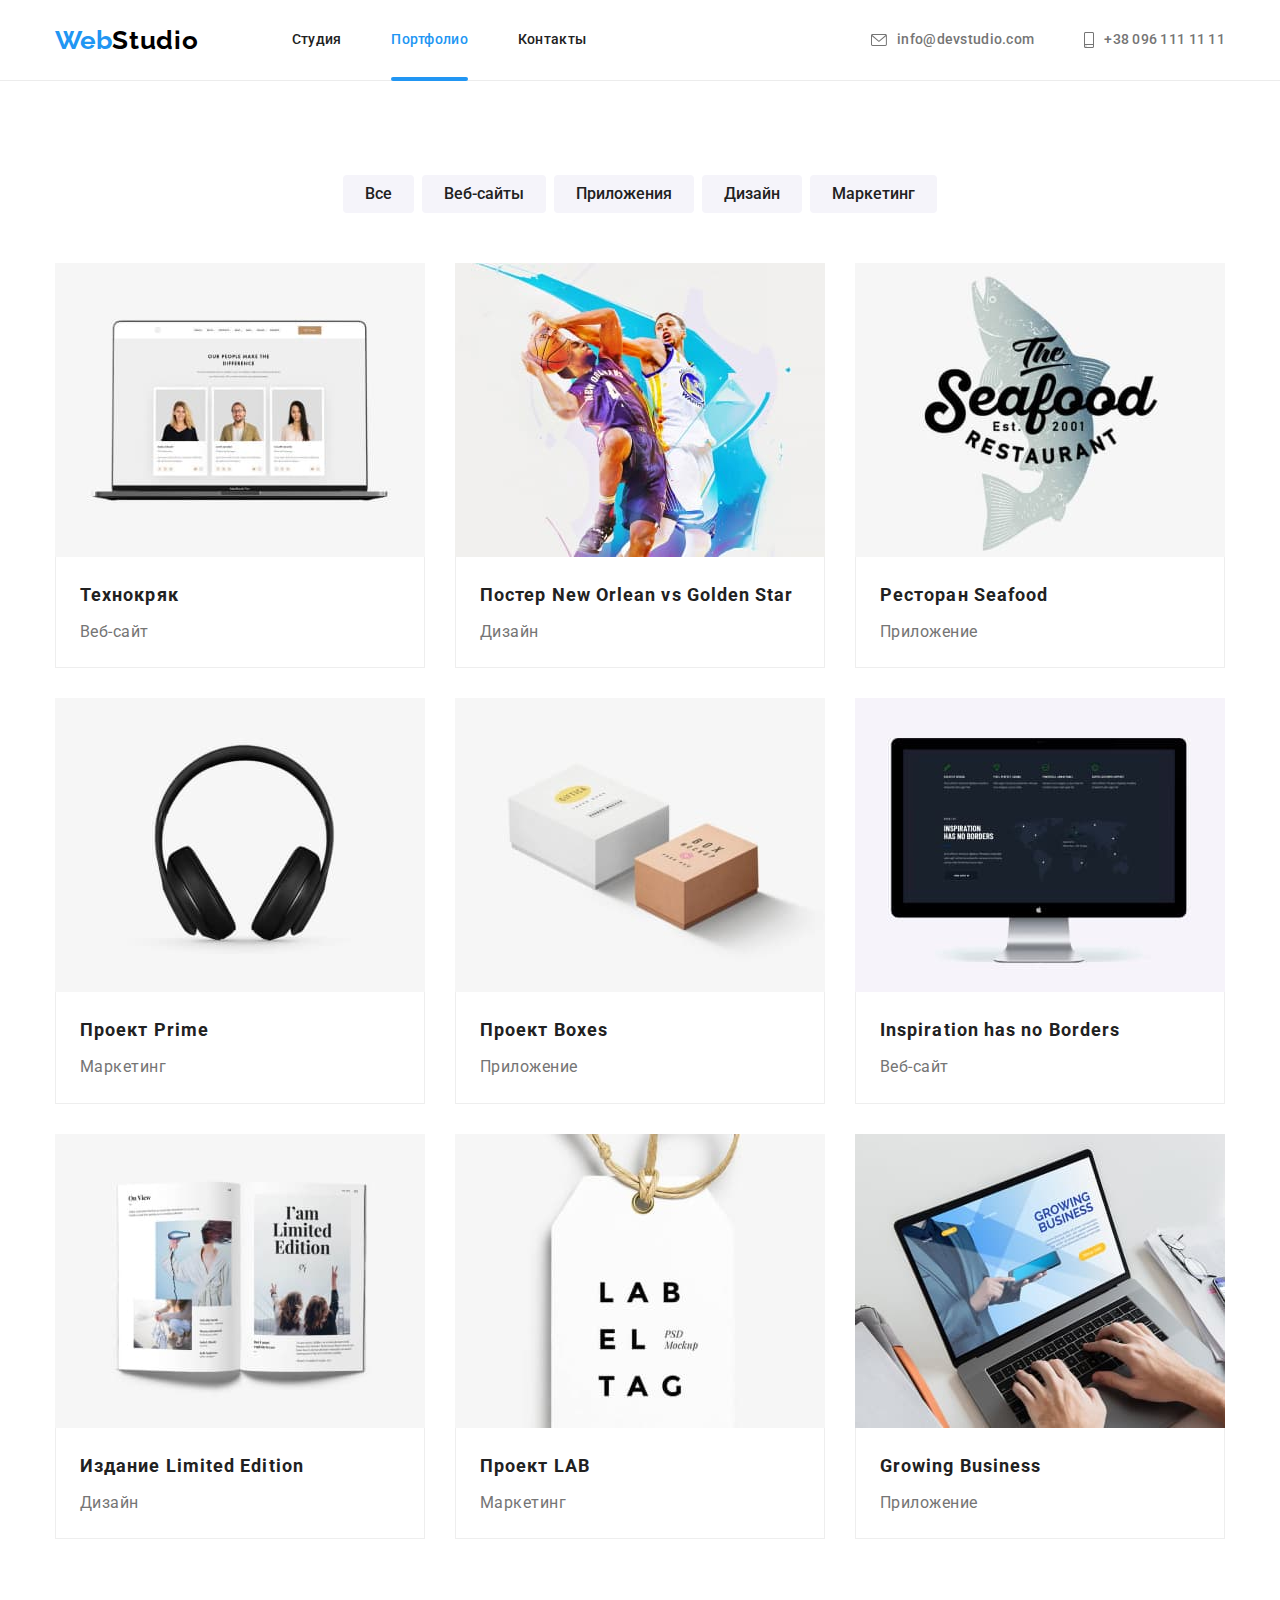
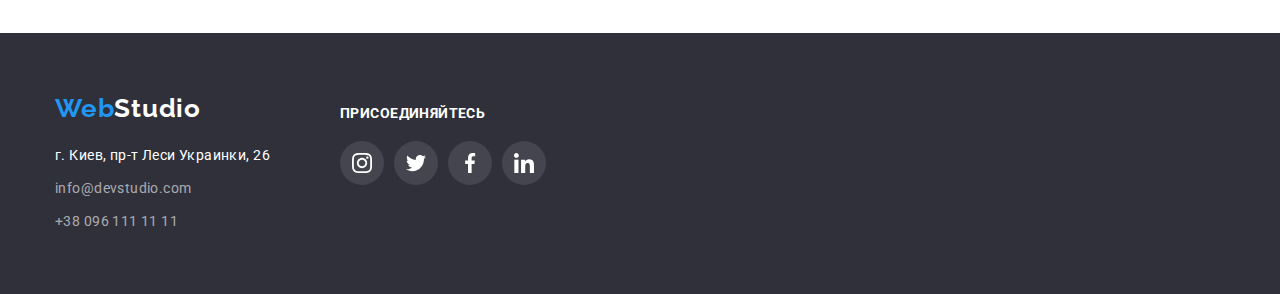
==== portfolio.html @ f49827c9 "Заполнила форму в модальном окне" ====
<!DOCTYPE html>
<html lang="ru">
<head>
    <meta charset="UTF-8">
    <meta http-equiv="X-UA-Compatible" content="IE=edge">
    <meta name="viewport" content="width=device-width, initial-scale=1.0">
    <link rel="preconnect" href="https://fonts.googleapis.com">
    <link rel="preconnect" href="https://fonts.gstatic.com" crossorigin>
    <link href="https://fonts.googleapis.com/css2?family=Raleway:wght@700&family=Roboto:wght@400;500;700;900&display=swap" rel="stylesheet">
    <link rel="stylesheet" href="https://cdnjs.cloudflare.com/ajax/libs/modern-normalize/1.1.0/modern-normalize.min.css">
    <link rel="stylesheet" href="./css/styles.css">
    <title>Document</title>
</head>
<body>
<header class="header">
    <div class="container main-nav">
        <a href="" class="header-logo link">Web<span class="header-logo-two link">Studio</span></a>
        <nav class="header-navigation">
            <ul class="header-list list">
                <li class="header-item"><a href="./index.html" class="header-link link">Студия</a></li>
                <li class="header-item"><a href="./portfolio.html" class="header-link link current">Портфолио</a></li>
                <li class="header-item"><a href="" class="header-link link">Контакты</a></li>
            </ul>
        </nav>
        <ul class="mailto-tel list">
            <li class="mailto-tel-item"><a href="mailto:info@devstudio.com" class="header-mailto link">
                    <svg class="mailto-tel-soc-icon" width="16" height="12">
                        <use href="./images/icons.svg#icon-envelope-hover-1"></use>
                    </svg>info@devstudio.com</a>
            </li>
            <li class="mailto-tel-item"><a href="tel:+380961111111" class="header-tel link">
                    <svg class="mailto-tel-soc-icon" width="10" height="16">
                        <use href="./images/icons.svg#icon-smartphone-1"></use>
                    </svg>+38 096 111 11 11</a>
            </li>
    </div>
</header>

    <main>
<section class="section-portfolio section">
    <div class="container">
     <!-- скрытый заголовок-->
     <h1 class="visually-hidden">Навигация</h1>
      <ul class="section-portfolio-list-nav list">
          <li class="section-portfolio-item-nav list"><button type="button" class="section-portfolio-btn">Все</button></li>
          <li class="section-portfolio-item-nav list"><button type="button" class="section-portfolio-btn">Веб-сайты</button></li>
          <li class="section-portfolio-item-nav list"><button type="button" class="section-portfolio-btn">Приложения</button></li>
          <li class="section-portfolio-item-nav list"><button type="button" class="section-portfolio-btn">Дизайн</button></li>
          <li class="section-portfolio-item-nav list"><button type="button" class="section-portfolio-btn">Маркетинг</button></li>
      </ul>
</div>
<div class="container">
        <!-- скрытый заголовок-->
   <h2 class="visually-hidden">Наши проекты</h2>
    <ul class="section-portfolio-list">
        <li class="section-portfolio-item list">
            <a href="" class="section-portfolio-img link">
            <div class="section-portfolio-top-wrap">
            <img src="./images/img3.jpg" alt="Веб-сайт" width="370" height="294"/>
                <p class="section-portfolio-top-text">
                    Ресурс предлагает комплексные 
                    предложения с разным уровнем функционала и сервисов. 
                    Все это позволит посетителю получить исчерпывающие 
                    сведения о компании или частном лице.
                </p>
                </div>
                <div class="cards">
                <h3 class="section-portfolio-subtitle">Технокряк</h3>
                <p class="section-portfolio-text">Веб-сайт</p>
                </div>
            </a>
        </li>
        <li class="section-portfolio-item list">
            <a href="" class="section-portfolio-img link">
            <div class="section-portfolio-top-wrap">
            <img src="./images/img4.jpg" alt="Дизайн" width="370" height="294"/>
            <p class="section-portfolio-top-text">
                Ресурс предлагает комплексные
                предложения с разным уровнем функционала и сервисов.
                Все это позволит посетителю получить исчерпывающие
                сведения о компании или частном лице.
            </p>
            </div>
            <div class="cards">
            <h3 class="section-portfolio-subtitle">Постер New Orlean vs Golden Star</h3>
                <p class="section-portfolio-text">Дизайн</p>
                </div>
            </a>
        </li>
        <li class="section-portfolio-item list">
            <a href="" class="section-portfolio-img link">
            <div class="section-portfolio-top-wrap">
            <img src="./images/img5.jpg" alt="Приложение" width="370" height="294"/>
            <p class="section-portfolio-top-text">
                Ресурс предлагает комплексные
                предложения с разным уровнем функционала и сервисов.
                Все это позволит посетителю получить исчерпывающие
                сведения о компании или частном лице.
            </p>
            </div>
            <div class="cards">
            <h3 class="section-portfolio-subtitle">Ресторан Seafood</h3>
                <p class="section-portfolio-text">Приложение</p>
            </div>
            </a>
        </li>
        <li class="section-portfolio-item list">
        <a href="" class="section-portfolio-img link">
        <div class="section-portfolio-top-wrap">
            <img src="./images/img6.jpg" alt="Маркетинг" width="370" height="294"/>
        <p class="section-portfolio-top-text">
            Ресурс предлагает комплексные
            предложения с разным уровнем функционала и сервисов.
            Все это позволит посетителю получить исчерпывающие
            сведения о компании или частном лице.
        </p>
        </div>
            <div class="cards">
            <h3 class="section-portfolio-subtitle">Проект Prime</h3>
                <p class="section-portfolio-text">Маркетинг</p>
                </div>
            </a>
        </li>
        <li class="section-portfolio-item list">
            <a href="" class="section-portfolio-img link">
            <div class="section-portfolio-top-wrap">
            <img src="./images/img7.jpg" alt="Приложение" width="370" height="294"/>
            <p class="section-portfolio-top-text">
                Ресурс предлагает комплексные
                предложения с разным уровнем функционала и сервисов.
                Все это позволит посетителю получить исчерпывающие
                сведения о компании или частном лице.
            </p>
            </div>
            <div class="cards">
            <h3 class="section-portfolio-subtitle">Проект Boxes</h3>
                <p class="section-portfolio-text">Приложение</p>
            </div>
            </a>
        </li>
        <li class="section-portfolio-item list">
            <a href="" class="section-portfolio-img link">
            <div class="section-portfolio-top-wrap">
                <img src="./images/img8.jpg" alt="Веб-сайт" width="370" height="294"/>
                <p class="section-portfolio-top-text">
                    Ресурс предлагает комплексные
                    предложения с разным уровнем функционала и сервисов.
                    Все это позволит посетителю получить исчерпывающие
                    сведения о компании или частном лице.
                </p>
                </div>
                <div class="cards">
                <h3 class="section-portfolio-subtitle">Inspiration has no Borders</h3>
                <p class="section-portfolio-text">Веб-сайт</p>
            </div>
            </a>
        </li>
        <li class="section-portfolio-item list">
            <a href="" class="section-portfolio-img link">
            <div class="section-portfolio-top-wrap">
            <img src="./images/img9.jpg" alt="Дизайн" width="370" height="294"/>
            <p class="section-portfolio-top-text">
                Ресурс предлагает комплексные
                предложения с разным уровнем функционала и сервисов.
                Все это позволит посетителю получить исчерпывающие
                сведения о компании или частном лице.
            </p>
            </div>
            <div class="cards">
            <h3 class="section-portfolio-subtitle">Издание Limited Edition</h3>
                <p class="section-portfolio-text">Дизайн</p>
            </div>
            </a>
        </li>
        <li class="section-portfolio-item list">
            <a href="" class="section-portfolio-img link">
            <div class="section-portfolio-top-wrap">
            <img src="./images/img10.jpg" alt="Маркетинг" width="370" height="294"/>
            <p class="section-portfolio-top-text">
                Ресурс предлагает комплексные
                предложения с разным уровнем функционала и сервисов.
                Все это позволит посетителю получить исчерпывающие
                сведения о компании или частном лице.
            </p>
            </div>
            <div class="cards">
            <h3 class="section-portfolio-subtitle">Проект LAB</h3>
                <p class="section-portfolio-text">Маркетинг</p>
            </div>
            </a>
        </li>
        <li class="section-portfolio-item list">
            <a href="" class="section-portfolio-img link">
            <div class="section-portfolio-top-wrap">
            <img src="./images/img11.jpg" alt="Приложение" width="370" height="294"/>
            <p class="section-portfolio-top-text">
                Ресурс предлагает комплексные
                предложения с разным уровнем функционала и сервисов.
                Все это позволит посетителю получить исчерпывающие
                сведения о компании или частном лице.
            </p>
            </div>
            <div class="cards">
            <h3 class="section-portfolio-subtitle">Growing Business</h3>
                <p class="section-portfolio-text">Приложение</p>
            </div>
            </a>
        </li>
    </ul>
    </div>
</section>
</main>

<footer class="footer">
    <div class="container">
        <div class="footer-main">
            <a href="" class="footer-logo link">Web<span class="footer-logo-two link">Studio</span></a>
            <address class="adress">
                <div class="adress-text">г. Киев, пр-т Леси Украинки, 26</div>
                <div class="footer-contacts"><a href="mailto:info@devstudio.com"
                        class="adress-mailto link">info@devstudio.com</a> <br></div>
                <div> <a href="tel:+380961111111" class="adress-tel link">+38 096 111 11 11</a></div>
            </address>
        </div>
        <div class="footer-soc-content">
            <h3 class="footer-title">присоединяйтесь</h3>
            <ul class="footer-soc-list list">
                <li class="footer-soc-item">
                    <a href="" class="footer-soc-link">
                        <svg class="footer-soc-icon" width="20" height="20">
                            <use href="./images/icons.svg#icon-instagram-2"></use>
                        </svg>
                    </a>
                </li>
                <li class="footer-soc-item">
                    <a href="" class="footer-soc-link">
                        <svg class="footer-soc-icon" width="20" height="20">
                            <use href="./images/icons.svg#icon-twitter-1"></use>
                        </svg>
                    </a>
                </li>
                <li class="footer-soc-item">
                    <a href="" class="footer-soc-link">
                        <svg class="footer-soc-icon" width="20" height="20">
                            <use href="./images/icons.svg#icon-facebook-1"></use>
                        </svg>
                    </a>
                </li>
                <li class="footer-soc-item">
                    <a href="" class="footer-soc-link">
                        <svg class="footer-soc-icon" width="20" height="20">
                            <use href="./images/icons.svg#icon-linkedin-1"></use>
                        </svg>
                    </a>
                </li>
            </ul>
        </div>
    </div>
</footer>
    
</body>
</html>
---- css/styles.css ----
:root {
    --header-color: #757575;
    --title-color: #212121;
    --main-color: #FFFFFF;
    --animation: cubic-bezier(0.4, 0, 0.2, 1);
}

html{
    box-sizing: border-box;
}


*, 
*::before, 
*::after{box-sizing: inherit;}

body {
    font-family: "Roboto", Tahoma, sans-serif;
    margin: 0;
}

h1,
h2,
h3,
h4,
h5,
h6,
p {
    margin-top: 0;
    margin-bottom: 0;
}

img
    {
    display: block;
    max-width: 100%;
}

.list {
    list-style: none;
    margin: 0;
    padding: 0;
}

.link {
    text-decoration: none;
}

.visually-hidden {
    position: absolute;
    white-space: nowrap;
    width: 1px;
    height: 1px;
    overflow: hidden;
    border: 0;
    padding: 0;
    clip: rect(0 0 0 0);
    clip-path: inset(50%);
    margin: -1px;
}

.container {
    margin-left: auto;
    margin-right: auto;
    padding-left: 15px;
    padding-right: 15px;
    width: 1200px;
}

.main-nav{
    display: flex;
    align-items: center;
}

/*------------index.html-----------*/

.header {
    border-bottom: 1px solid #ececec;
}

.header-list{
    display: flex;
}

.header-link{
    display: block;
    padding-top: 32px;
    padding-bottom: 32px;
position: relative;
    font-weight: 500;
    font-size: 14px;
    line-height: 1.14;
    letter-spacing: 0.02em;
    color: #212121;
    transition: color 250ms var(--animation);
}

.current::after{
    content: '';
    display: block;
    width: 100%;
    height: 4px;
    position: absolute;
    bottom: -1px;
    background: #2196F3;
    border-radius: 2px;  
}

.header-list .header-item:not(:last-child){
    margin-right: 50px;
}

.nav{
    display: block;
}

.header-navigation{
    margin-left: 93px;
}

.header-logo {
    /*margin-right: 93px;
    margin-left: 215px;*/
    font-family: 'Raleway', Tahoma, sans-serif;
    font-style: normal;
    font-weight: 700;
    font-size: 26px;
    line-height: 1.19;
    color: #2196F3;
}

.header-logo-two {
    font-family: 'Raleway', Tahoma, sans-serif;
    font-style: normal;
    font-weight: 700;
    font-size: 26px;
    line-height: 1.19;
    letter-spacing: 0.03em;
    color: #000000;
}


.header-link:hover,
.header-link:focus {
    color: #2196F3;
}

.current {
    color: #2196F3 ;
}

.header-mailto, .header-tel {
    font-weight: 500;
    font-size: 14px;
    line-height: 1.14;
    letter-spacing: 0.02em;
    color: var(--header-color);
    display: flex;
    justify-content: center;
    align-items: center;
    transition: color 250ms var(--animation);
}

.mailto-tel{
    display: flex;
    margin-left: auto;
}

.mailto-tel .mailto-tel-item:not(:last-child){
    margin-right: 50px;
}


.header-mailto:hover,
.header-mailto:focus,
.header-tel:hover,
.header-tel:focus {
    color: #2196F3;
}

.mailto-tel-soc-icon{
    margin-right: 10px;
    fill: currentColor;
}


.hero-title {
    margin-bottom: 30px;

    font-weight: 900;
    font-size: 44px;
    line-height: 1.36;
    letter-spacing: 0.06em;
    text-transform: uppercase;
    color: var(--main-color)
    }

.hero {
    padding-top: 200px;
    padding-bottom: 200px;
    background-color: #2F303A;
    text-align: center;
    background-image: linear-gradient(
    rgba(47, 48, 58, 0.4),
    rgba(47, 48, 58, 0.4)
    ),
    url(../images/img12.jpg);
background-repeat: no-repeat;
background-size: cover;
max-width: 1600px;
margin: 0 auto;
}

    .hero-btn {
    border-radius: 4px;
    border: 0;
    padding: 10px 32px;

    font-weight: 700;
    font-size: 16px;
    line-height: 1.88;
    letter-spacing: 0.06em;
    color: #FFFFFF;
    background-color: #2196F3;
    cursor: pointer;
    transition: background-color 250ms var(--animation);
}

.hero-btn:hover, 
.hero-btn:focus{
    color:#FFFFFF;
    background-color: #0f76ca;
}

.section {
    padding-top: 94px;
    padding-bottom: 94px;
}

.section-one-list{
    display: flex;
    flex-wrap: nowrap;
}

.section-one, .work {
    background-color: #FFFFFF;
}

.section-one-item {
    width: 270px;
    margin-right: 30px;
    margin-bottom: 30px;
}

/*
.section-one-item::before{
    display: block;
    content: '';
    height: 120px;
    background: #F5F4FA;
    background-size: contain;
    background-repeat: no-repeat;
    background-position: center;
    margin-bottom: 30px;
}

.icon-antenna::before{
    background-image: url('../images/antenna.svg');
}

.icon-clock::before {
    background-image: url('../images/clock.svg');
}

.icon-diagram::before {
    background-image: url('../images/diagram.svg');
}

.icon-astronaut::before {
    background-image: url('../images/astronaut.svg');
}
*/

.section-soc {
    display: flex;
    justify-content: center;
    align-items: center;
    width: 270px;
    height: 120px;
    background-color: #F5F4FA;
    border-radius: 4px;
    margin-bottom: 30px;
}


.section-one-item:nth-child(4n) {
    margin-right: 0;
}

.section-one-item:nth-last-child(-n + 4) {
    margin-bottom: 0;
}

.section-one-subtitle {
    margin-top: 0;
    margin-bottom: 10px;
    font-size: 14px;
    line-height: 1.14;
    letter-spacing: 0.03em;
    text-transform: uppercase;
    color: #212121;
}

.section-one-text {
    font-weight: 400;
    font-size: 14px;
    line-height: 1.71;
    letter-spacing: 0.03em;
    color: var(--header-color);
}

.work{
    padding-top: 0;
}
.work-list{
    display: flex;
    align-items: center;
    padding: 0;
}

.work-item {
    position: relative;
    width: 370px;
    margin-right: 30px;
    margin-bottom: 30px;
}

.work-item:nth-child(3n) {
    margin-right: 0;
}

.work-item:nth-last-child(-n + 3) {
    margin-bottom: 0;
}

.work-top-text {
    margin-top: 0;
    margin-bottom: 50px;
padding: 0;
font-size: 36px;
line-height: 1.12;
text-align: center;
letter-spacing: 0.03em;
color: var(--title-color);
}

.work-title-text{
font-weight: 700;
font-size: 14px;
line-height: 1.14;
text-align: center;
text-transform: uppercase;
color: #FFFFFF;
padding-top: 27px;
padding-bottom: 27px;
}

.work-subtitle{
    position: absolute;
    left: 0;
    bottom: 0;
    width: 370px;
    height: 70px;
    font-weight: 700;
    font-size: 14px;
    line-height: 1.14;
    text-align: center;
    letter-spacing: 0.03em;
    text-transform: uppercase;
    color: #FFFFFF;
    background: rgba(47, 48, 58, 0.8);
    display: flex;
    justify-content: center;
    align-items: center;
}

.team-top-text {
    margin-bottom: 50px;

    font-size: 36px;
    line-height: 1.12;
    text-align: center;
    letter-spacing: 0.03em;
    color: var(--title-color);
}


.team {
background: #F5F4FA;
}

.team-card {
    padding-top: 30px;
    padding-bottom: 30px;
    box-shadow: 0px 1px 3px rgba(0, 0, 0, 0.12),
        0px 1px 1px rgba(0, 0, 0, 0.14),
        0px 2px 1px rgba(0, 0, 0, 0.2);
    border-radius: 0px 0px 4px 4px;

    background: #FFFFFF;
}

.team-subtitle {
    font-weight: 500;
    font-size: 16px;
    line-height: 1.19;
    text-align: center;
    letter-spacing: 0.03em;
    color: #212121;
}

.team-text {
    font-size: 16px;
    line-height: 1.19;
    text-align: center;
    letter-spacing: 0.03em;
    color: var(--header-color);
    margin-bottom: 16px;
}

.team-list {
    display: flex;
    align-items: center;

    padding: 0;
    margin: 0;
}

.team-subtitle {
    margin: 10px;
}

.team-item {
    width: 270px;
    margin-right: 30px;
    margin-bottom: 30px;
    }

.team-item:nth-child(4n) {
    margin-right: 0;
}

.team-item:nth-last-child(-n + 4) {
    margin-bottom: 0;
}

.team-soc-item+.team-soc-item {
    margin-left: 10px;
}

.team-soc-link {
    width: 44px;
    height: 44px;
    background-color: #FFFFFF;
    border-radius: 50%;
    display: flex;
    justify-content: center;
    align-items: center;
    color: #AFB1B8;
    transition: background-color 250ms var(--animation);
}

.team-soc-icon {
    fill: currentColor;
}

.team-soc-link:hover,
.team-soc-link:focus{
    background-color: #2196F3;
    color: #FFFFFF;
}

.team-soc-list {
    display: flex;
    justify-content: center;
}

.clients-text{
    font-weight: 700;
    font-size: 36px;
    line-height: 42px;
    text-align: center;
    letter-spacing: 0.03em;
    
    color: #212121;
    margin-bottom: 50px;
}

.clients-soc-link{
    width: 170px;
    height: 92px;
    border: 1px solid #AFB1B8;
    box-sizing: border-box;
    border-radius: 4px;
    color: #AFB1B8;
    display: flex;
    justify-content: center;
    align-items: center;
    transition: border 250ms var(--animation);
}

.clients-soc-icon {
    fill: currentColor;
}

.clients-soc-link:hover,
.clients-soc-link:focus {
    background-color: #FFFFFF;
    color: #2196F3;
    border: 1px solid #2196F3;
}

.clients-soc-list{
    display: flex;
    justify-content: center;
}

.clients-soc-item + .clients-soc-item{
    margin-left: 30px;
}

.footer {
    padding-top: 60px;
    padding-bottom: 60px;
    display: flex;
    background-color: #2F303A;
}

.footer .container {
    display: inline-flex;
}

​.footer-soc-content {
    margin-left: 70px;
}

.footer-logo {
    font-family: 'Raleway', Tahoma, sans-serif;
    font-style: normal;
    font-weight: 700;
    font-size: 26px;
    line-height: 1.19;
    letter-spacing: 0.03em;
    color: #2196F3;
}

.footer-logo-two {
    font-family: 'Raleway', Tahoma, sans-serif;
    font-style: normal;
    font-weight: 700;
    font-size: 26px;
    line-height: 1.19;
    letter-spacing: 0.03em;
    color: #FFFFFF;
}

.adress-text {
    padding-top: 20px;
    margin-bottom: 9px;
    font-style: normal;
    font-size: 14px;
    line-height: 1.71;
    letter-spacing: 0.03em;
    color: #FFFFFF;
}

.footer-contacts {
    margin-bottom: 9px;
}

.adress-mailto {
    font-style: normal;
    font-size: 14px;
    line-height: 1.71;
    letter-spacing: 0.03em;
    color: rgba(255, 255, 255, 0.6);
}

.adress-mailto:hover, 
.adress-mailto:focus,
.adress-tel:hover, 
.adress-tel:focus{
    color: #2196F3;
}

.adress-tel {
    font-style: normal;
    font-size: 14px;
    line-height: 1.71;
    letter-spacing: 0.03em;
    color: rgba(255, 255, 255, 0.6);
}

.footer-soc-content{
    margin-left: 70px;
    margin-top: 12px;
}

.footer-title{
    font-weight: 700;
    font-size: 14px;
    line-height: 1,14;
    letter-spacing: 0.03em;
    text-transform: uppercase;
    margin-bottom: 20px;
    color: #FFFFFF;
}


.footer-soc-item+.footer-soc-item {
    margin-left: 10px;
}

.footer-soc-link {
    width: 44px;
    height: 44px;
    background-color: rgba(255, 255, 255, 0.1);
    border-radius: 50%;
    display: flex;
    justify-content: center;
    align-items: center;
    color: #FFFFFF;
    transition: background-color 250ms var(--animation);
}

.footer-soc-icon {
    fill: currentColor;
}

.footer-soc-link:hover,
.footer-soc-link:focus {
    background-color: #2196F3;
    color: #FFFFFF;
}

.footer-soc-list {
    display: flex;
}

.footer-top-title{
    font-weight: 700;
    font-size: 14px;
    line-height: 1.14;
    letter-spacing: 0.03em;
    text-transform: uppercase;
    
    color: #FFFFFF;
}

​.footer-form {
    margin-left: auto;
    }

.footer-input{
width: 358px;
height: 50px;
border: 1px solid rgba(255, 255, 255, 0.3);
box-sizing: border-box;
filter: drop-shadow(0px 4px 4px rgba(0, 0, 0, 0.15));
border-radius: 4px;
background-color: transparent;
}

.footer-input::placeholder{
    width: 47px;
    height: 20px;
   
    font-family: 'Roboto';
    font-style: normal;
    font-weight: 400;
    font-size: 16px;
    line-height: 1.25;
    
    display: flex;
    align-items: center;
    letter-spacing: 0.03em;
    
    color: rgba(255, 255, 255, 0.6);
}

.footer-btn{
    width: 200px;
    height: 50px;
    
    background: #2196F3;
    box-shadow: 0px 4px 4px rgba(0, 0, 0, 0.15);
    border-radius: 4px;

    font-weight: 700;
    font-size: 16px;
    line-height: 1.88;
    
    display: flex;
    align-items: center;
    text-align: center;
    letter-spacing: 0.06em;
    
    color: #FFFFFF;
}


    

/*------------portfolio.html-----------*/

.section-portfolio{
    background-color: #FFFFFF;
}
.section-portfolio-list, .section-portfolio-list-nav {
    display: flex;
    flex-wrap: wrap;
    padding: 0;
    margin: 0;
    }

.section-portfolio-item {
    margin-right: 30px;
    margin-bottom: 30px;
    
}

.section-portfolio-item:hover .section-portfolio-top-text{
    transform: translateY(0%);
}

.section-portfolio-top-wrap{
position: relative;
overflow: hidden;
}

.section-portfolio-top-text {
    position: absolute;
    top: 0;
    height: 100%;
    background: rgba(33, 150, 243, 0.9);
    font-size: 18px;
    line-height: 1.56;
    letter-spacing: 0.03em;
    color: #FFFFFF;
    padding-left: 24px;
    padding-right: 24px;
    padding-top: 63px;
    padding-bottom: 63px;
    transform: translateY(100%);
    transition: transform 250ms var(--animation);
}




.section-portfolio-item:nth-child(3n) {
    margin-right: 0;
}

.section-portfolio-item:nth-last-child(-n + 3) {
    margin-bottom: 0;
} 

.section-portfolio-item:hover{
    box-shadow: 0px 1px 1px rgba(0, 0, 0, 0.12),
    0px 4px 4px rgba(0, 0, 0, 0.06),
    1px 4px 6px rgba(0, 0, 0, 0.16);
}


/*.section-portfolio-list{
    display: flex;
    flex-wrap: wrap;
    margin-left: -30px;
    margin-bottom: -30px;
}

.section-portfolio-item{
    width: calc(100% / 3 - 30px);
    margin-left: 30px;
    margin-bottom: 30px;
}
*/

.section-portfolio-btn:hover,
.section-portfolio-btn:focus {
    color: #FFFFFF;
    background-color: #2196F3;
    box-shadow: 0px 3px 1px rgba(0, 0, 0, 0.1),
    0px 1px 2px rgba(0, 0, 0, 0.08),
    0px 2px 2px rgba(0, 0, 0, 0.12);
    border-radius: 4px;
}

.section-portfolio-subtitle {
    margin-bottom: 4px;
    font-size: 18px;
    line-height: 2;
    letter-spacing: 0.06em;
    color: #212121;
}

.section-portfolio-text {
    font-size: 16px;
    line-height: 1.9;
    letter-spacing: 0.03em;
    color: var(--header-color)
}


.section-portfolio-btn{
    border-radius: 4px;
    display: inline-block;
    padding: 6px 22px;

    border: none;
    font-weight: 500;
    font-size: 16px;
    line-height: 1.63;
    text-align: center;
    color: #212121;
    background-color:  #F5F4FA;
    cursor: pointer;
    transition: background-color 250ms var(--animation), color 250ms var(--animation);
}

.section-portfolio-list-nav{
    display: flex;
    justify-content: center;
    margin-bottom: 50px;
}

.section-portfolio-list-nav .section-portfolio-item-nav:not(:last-child) {
    margin-right: 8px;
}

.cards{
    padding: 20px 24px;
    border: 1px solid #EEEEEE;
    border-top: none;
}

.backdrop{
    position: fixed;
    top: 0;
    width: 100%;
    height: 100%;
    background: rgba(0, 0, 0, 0.2);
    display: flex;
    align-items: center;
    justify-content: center;
    transition: opacity 250ms var(--animation), visibility 250ms var(--animation);
}

.modal{
    position: absolute;
    width: 528px;
    min-height: 581px;
    background: #FFFFFF;
    border-radius: 4px;
    box-shadow: 0px 1px 3px rgba(0, 0, 0, 0.12),
    0px 1px 1px rgba(0, 0, 0, 0.14),
    0px 2px 1px rgba(0, 0, 0, 0.2);
    padding: 40px;
}

.modal-close-button{
    position: absolute;
    background: #FFFFFF;
    border: 1px solid rgba(0, 0, 0, 0.1);
    right: 8px;
    top: 8px;
    justify-content: center;
    align-items: center;
    display: flex;
    width: 30px;
    height: 30px;
    border-radius: 50%;
}

.modal-title{
    font-weight: 700;
    font-size: 20px;
    line-height: 1.15;
    text-align: center;
    letter-spacing: 0.03em;
    color: #212121;
    margin-bottom: 12px;
}

.modal-input{
width: 448px;
height: 40px;
margin-top: 4px;
margin-bottom: 10px;
border: 1px solid rgba(33, 33, 33, 0.2);
box-sizing: border-box;
border-radius: 4px;
padding-left: 15px;
}



.modal-btn{
width: 200px;
height: 50px;

background: #2196F3;
box-shadow: 0px 4px 4px rgba(0, 0, 0, 0.15);
border-radius: 4px;
    padding-left: 56px;
    padding-right: 55px;
    padding-top: 10px;
    padding-bottom: 10px;
    margin-left: 124px;
    margin-right: 124px;
    margin-top: 30px;
    font-weight: 700;
    font-size: 16px;
    line-height: 1.88;
    
    display: flex;
    align-items: center;
    text-align: center;
    letter-spacing: 0.06em;
    border: 0;
    color: #FFFFFF;
    transition: background-color 250ms var(--animation);
}

.modal-text{
    width: 58px;
    height: 14px;
    font-size: 12px;
    line-height: 1.17;
    letter-spacing: 0.01em;
    color: #757575;
}

.textarea{
    width: 448px;
    height: 120px;
    border: 1px solid rgba(33, 33, 33, 0.2);
    box-sizing: border-box;
    border-radius: 4px;
    margin-top: 4px;
    margin-bottom: 20px;
    padding: 12px 16px;
   

   
    
    
    resize: none;
}

.modal-top-text{
    font-size: 14px;
    line-height: 1.71;
    letter-spacing: 0.03em;
    
    color: #757575;
}


.textarea::placeholder {
    color: rgba(117, 117, 117, 0.5);
    font-size: 12px;
    letter-spacing: 0.01em;
    line-height: 1.17;
}

.is-hidden {
    opacity: 0;
    pointer-events: none;
    visibility: hidden;
}
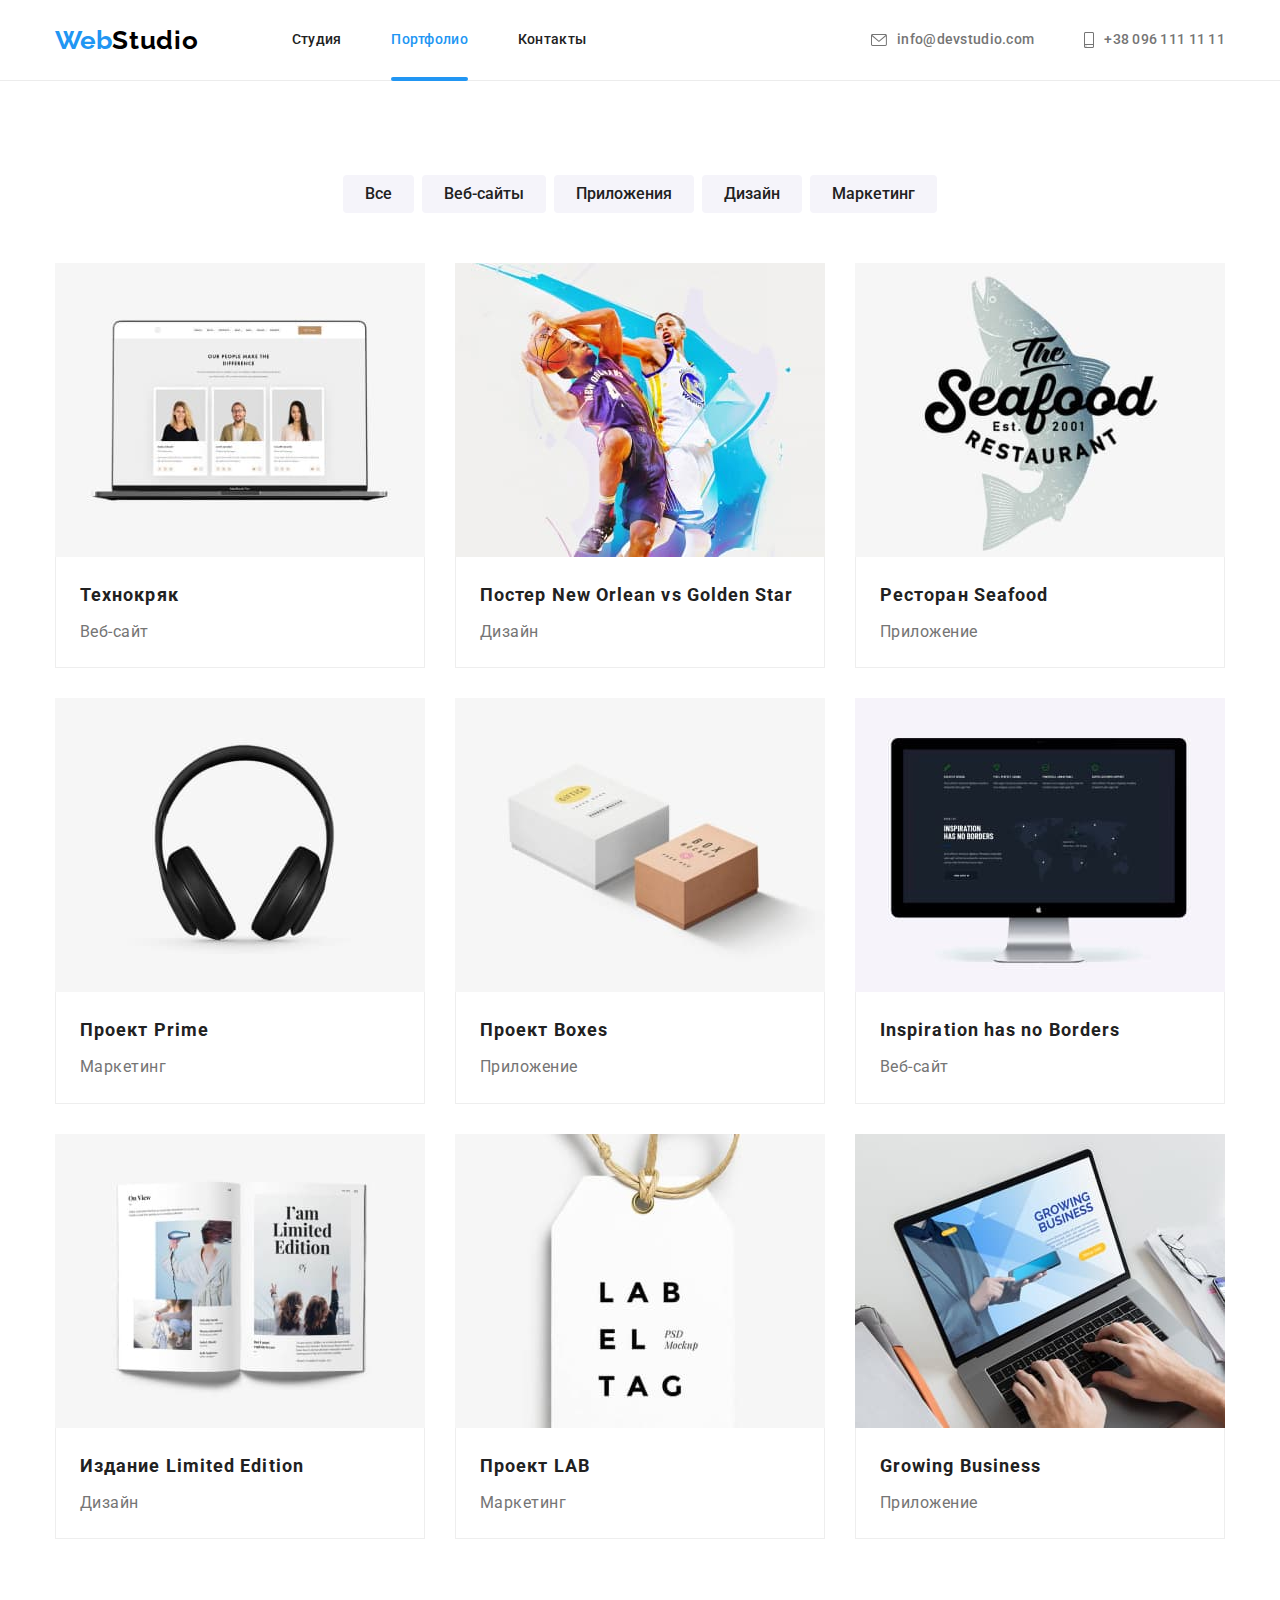
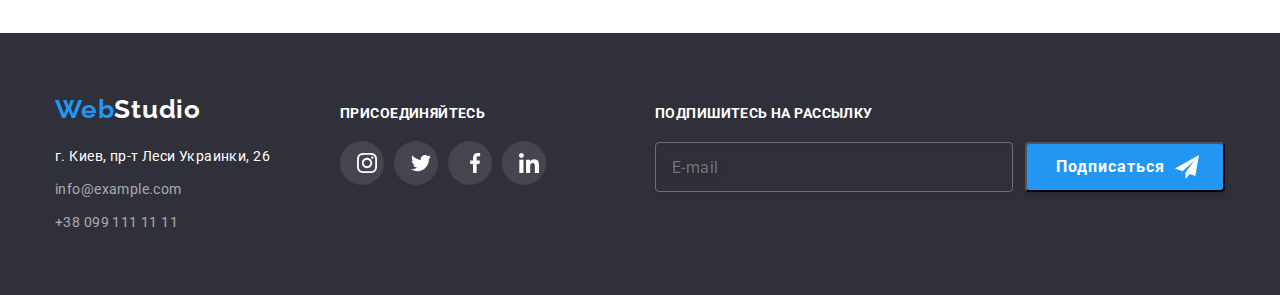
==== commit f20fb799: "Сделала форму подписки на рассылку" ====
--- a/portfolio.html
+++ b/portfolio.html
@@ -217,9 +217,9 @@
             <a href="" class="footer-logo link">Web<span class="footer-logo-two link">Studio</span></a>
             <address class="adress">
                 <div class="adress-text">г. Киев, пр-т Леси Украинки, 26</div>
-                <div class="footer-contacts"><a href="mailto:info@devstudio.com"
-                        class="adress-mailto link">info@devstudio.com</a> <br></div>
-                <div> <a href="tel:+380961111111" class="adress-tel link">+38 096 111 11 11</a></div>
+                <div class="footer-contacts"><a href="mailto:info@example.com"
+                        class="adress-mailto link">info@example.com</a> <br></div>
+                <div> <a href="+380991111111" class="adress-tel link">+38 099 111 11 11</a></div>
             </address>
         </div>
         <div class="footer-soc-content">
@@ -255,6 +255,18 @@
                 </li>
             </ul>
         </div>
+
+        <form class="footer-form">
+            <h3 class="footer-top-title">Подпишитесь на рассылку</h3>
+            <div class="footer-input">
+                <input type="email" name="email" id="email" placeholder="E-mail" class="footer-email" />
+                <button type="submit" class="footer-btn">Подписаться
+                    <svg class="footer-soc-icon" width="24" height="24">
+                        <use href="./images/icons.svg#icon-icon-send"></use>
+                    </svg>
+                </button>
+            </div>
+        </form>
     </div>
 </footer>
     
--- a/css/styles.css
+++ b/css/styles.css
@@ -538,6 +538,7 @@
 
 .footer .container {
     display: inline-flex;
+    align-items: baseline;
 }
 
 ​.footer-soc-content {
@@ -653,15 +654,19 @@
     line-height: 1.14;
     letter-spacing: 0.03em;
     text-transform: uppercase;
-    
-    color: #FFFFFF;
-}
-
-​.footer-form {
+    margin-bottom: 20px;
+    color: #FFFFFF;
+}
+
+.footer-form {
     margin-left: auto;
+}
+
+    .footer-input{
+        display: flex;
     }
 
-.footer-input{
+.footer-email{  
 width: 358px;
 height: 50px;
 border: 1px solid rgba(255, 255, 255, 0.3);
@@ -669,46 +674,42 @@
 filter: drop-shadow(0px 4px 4px rgba(0, 0, 0, 0.15));
 border-radius: 4px;
 background-color: transparent;
-}
-
-.footer-input::placeholder{
-    width: 47px;
-    height: 20px;
-   
-    font-family: 'Roboto';
-    font-style: normal;
-    font-weight: 400;
-    font-size: 16px;
-    line-height: 1.25;
-    
-    display: flex;
-    align-items: center;
-    letter-spacing: 0.03em;
-    
-    color: rgba(255, 255, 255, 0.6);
-}
+margin-right: 12px;
+padding-left: 16px;
+padding-top: 15px;
+padding-bottom: 15px;
+font-size: 16px;
+line-height: 1.25;
+display: flex;
+align-items: center;
+letter-spacing: 0.03em;
+color: rgba(255, 255, 255, 0.6);
+}
+
 
 .footer-btn{
     width: 200px;
     height: 50px;
-    
     background: #2196F3;
     box-shadow: 0px 4px 4px rgba(0, 0, 0, 0.15);
     border-radius: 4px;
-
     font-weight: 700;
     font-size: 16px;
     line-height: 1.88;
-    
     display: flex;
     align-items: center;
     text-align: center;
     letter-spacing: 0.06em;
-    
-    color: #FFFFFF;
-}
-
-
+    color: #FFFFFF;
+    padding-left: 29px;
+    padding-top: 10px;
+    padding-bottom: 10px;
+    transition: background-color 250ms var(--animation);
+}
+
+.footer-soc-icon{
+    margin-left: 10px;
+}
     
 
 /*------------portfolio.html-----------*/
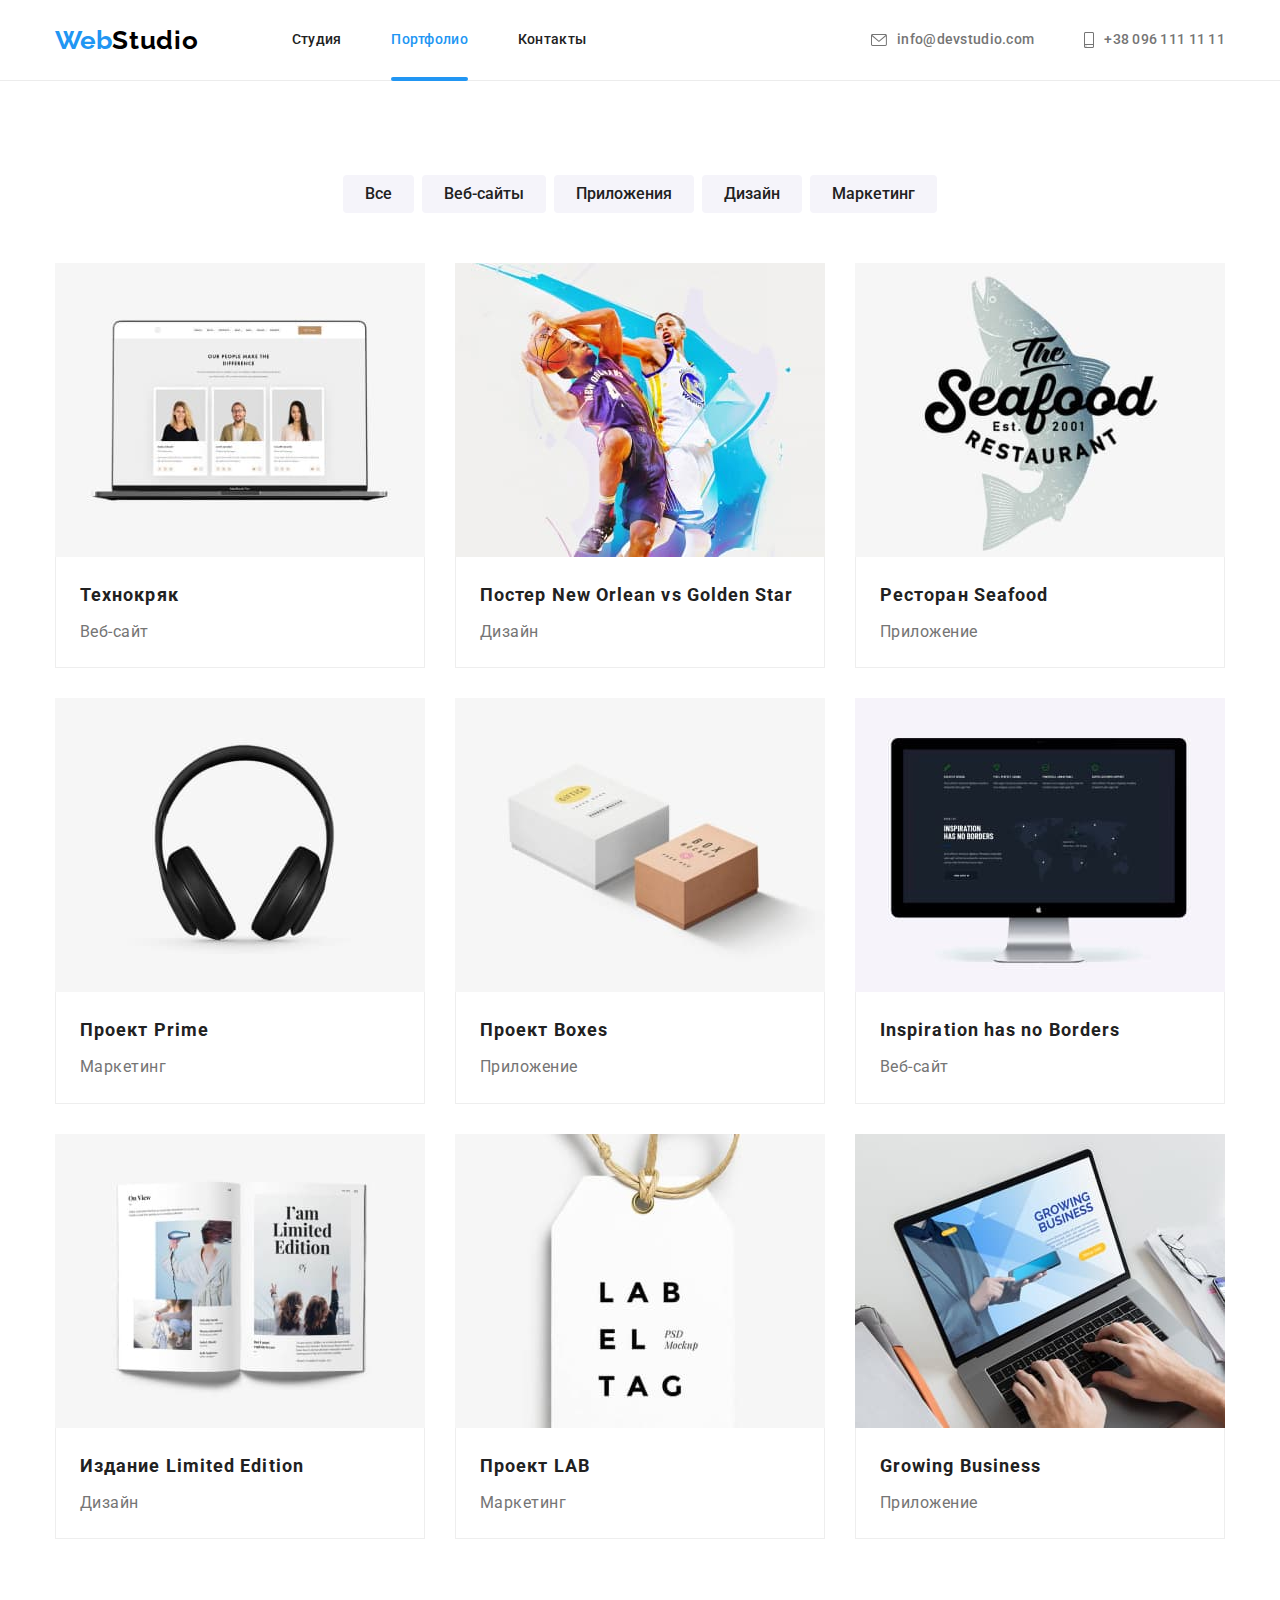
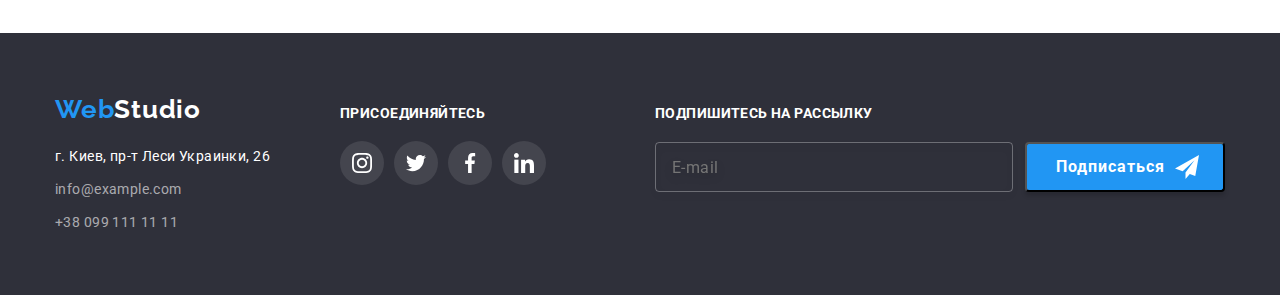
==== commit 686b6d0e: "Отцентрировала иконки" ====
--- a/portfolio.html
+++ b/portfolio.html
@@ -261,7 +261,7 @@
             <div class="footer-input">
                 <input type="email" name="email" id="email" placeholder="E-mail" class="footer-email" />
                 <button type="submit" class="footer-btn">Подписаться
-                    <svg class="footer-soc-icon" width="24" height="24">
+                    <svg class="footer-email-icon" width="24" height="24">
                         <use href="./images/icons.svg#icon-icon-send"></use>
                     </svg>
                 </button>
--- a/css/styles.css
+++ b/css/styles.css
@@ -707,7 +707,7 @@
     transition: background-color 250ms var(--animation);
 }
 
-.footer-soc-icon{
+.footer-email-icon{
     margin-left: 10px;
 }
     
